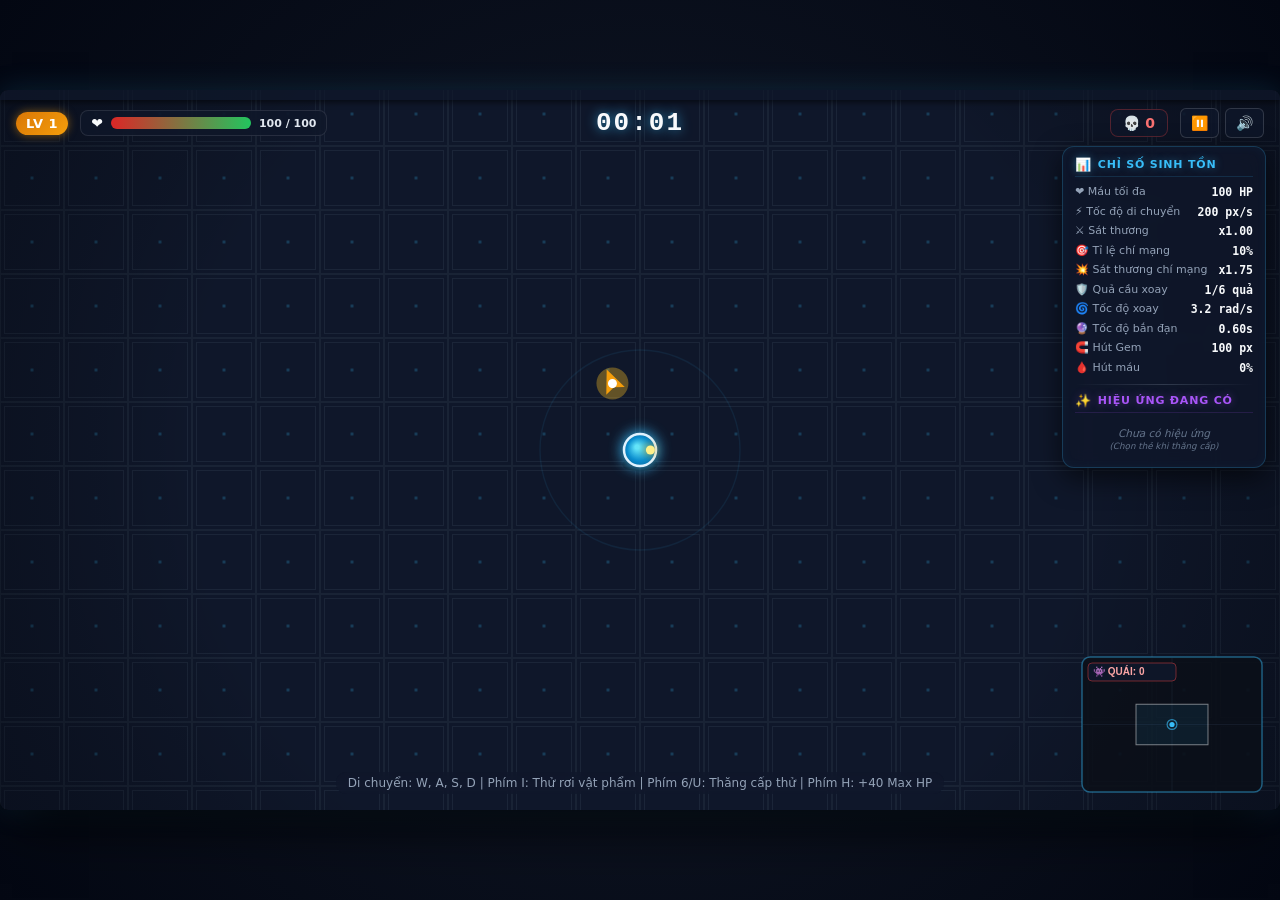
==== index.html @ fa3e89c3 "feat: implement core game logic, entities, systems, and Web Audio sound synthesizer" ====
<!DOCTYPE html>
<html lang="vi">
<head>
  <meta charset="UTF-8">
  <meta name="viewport" content="width=device-width, initial-scale=1.0, maximum-scale=1.0, user-scalable=no">
  <title>Vampire Survivors Mini - Sinh Tồn Bóng Tối</title>
  <meta name="description" content="Tựa game Top-down Survival mini phong cách Vampire Survivors được xây dựng bằng HTML5 Canvas và Vanilla JavaScript.">
  <meta http-equiv="Cache-Control" content="no-cache, no-store, must-revalidate">
  <meta http-equiv="Pragma" content="no-cache">
  <meta http-equiv="Expires" content="0">
  <link rel="icon" type="image/png" href="./favicon.png?v=3">
  <link rel="shortcut icon" type="image/png" href="./favicon.png?v=3">
  <link rel="stylesheet" href="css/style.css?v=12">
</head>
<body>
  <div id="game-container">
    <!-- Main Render Canvas -->
    <canvas id="game-canvas" width="1280" height="720"></canvas>

    <!-- In-Game HUD Overlay -->
    <div id="hud-overlay">
      <!-- Full-width EXP Bar -->
      <div class="exp-bar-container">
        <div id="exp-bar-fill" class="exp-bar-fill"></div>
      </div>

      <!-- Top Status Header -->
      <div class="hud-top-bar">
        <div class="hud-left">
          <div id="level-badge" class="level-badge">LV 1</div>
          <div class="hp-container">
            <span class="hp-icon">❤️</span>
            <div class="hp-bar-track">
              <div id="hp-bar-fill" class="hp-bar-fill"></div>
            </div>
            <span id="hp-text" class="hp-text">100 / 100</span>
          </div>
        </div>

        <div class="hud-center">
          <div id="timer-display" class="timer-display">00:00</div>
        </div>

        <div class="hud-right">
          <div id="kills-display" class="kills-display">💀 0</div>
          <div class="hud-actions">
            <button id="pause-btn" class="icon-btn" title="Tạm dừng (P / ESC)">⏸️</button>
            <button id="mute-btn" class="icon-btn" title="Âm thanh">🔊</button>
          </div>
        </div>
      </div>

      <!-- Bottom Hint -->
      <div class="hud-bottom-bar">
        <span class="controls-hint">Di chuyển: W, A, S, D | Phím I: Thử rơi vật phẩm | Phím 6/U: Thăng cấp thử | Phím H: +40 Max HP</span>
      </div>

      <!-- Bottom-Left Special Skills Tray (Active skills 1, 2, 3...) -->
      <div id="special-skills-tray" class="special-skills-tray"></div>

      <!-- Right-Edge Vertical Player Stats & Status Effects Panel -->
      <div id="player-stats-panel" class="player-stats-panel">
        <div class="stats-panel-header">
          <span class="stats-panel-icon">📊</span>
          <span class="stats-panel-title">CHỈ SỐ SINH TỒN</span>
        </div>
        
        <div class="stats-list">
          <div class="stat-row">
            <span class="stat-row-label">❤️ Máu tối đa</span>
            <span id="stat-max-hp" class="stat-row-val">100 HP</span>
          </div>
          <div class="stat-row">
            <span class="stat-row-label">⚡ Tốc độ di chuyển</span>
            <span id="stat-speed" class="stat-row-val">200 px/s</span>
          </div>
          <div class="stat-row">
            <span class="stat-row-label">⚔️ Sát thương</span>
            <span id="stat-damage" class="stat-row-val">x1.00</span>
          </div>
          <div class="stat-row">
            <span class="stat-row-label">🎯 Tỉ lệ chí mạng</span>
            <span id="stat-crit-chance" class="stat-row-val">10%</span>
          </div>
          <div class="stat-row">
            <span class="stat-row-label">💥 Sát thương chí mạng</span>
            <span id="stat-crit-mult" class="stat-row-val">x1.75</span>
          </div>
          <div class="stat-row">
            <span class="stat-row-label">🛡️ Quả cầu xoay</span>
            <span id="stat-blades" class="stat-row-val">1/6</span>
          </div>
          <div class="stat-row">
            <span class="stat-row-label">🌀 Tốc độ xoay</span>
            <span id="stat-blade-speed" class="stat-row-val">3.2 rad/s</span>
          </div>
          <div class="stat-row">
            <span class="stat-row-label">🔮 Tốc độ bắn đạn</span>
            <span id="stat-cooldown" class="stat-row-val">0.60s</span>
          </div>
          <div class="stat-row">
            <span class="stat-row-label">🧲 Hút Gem</span>
            <span id="stat-magnet" class="stat-row-val">100 px</span>
          </div>
          <div class="stat-row">
            <span class="stat-row-label">🩸 Hút máu</span>
            <span id="stat-lifesteal" class="stat-row-val">0%</span>
          </div>
        </div>

        <div class="stats-section-divider"></div>

        <div class="stats-panel-header sub-header">
          <span class="stats-panel-icon">✨</span>
          <span class="stats-panel-title">HIỆU ỨNG ĐANG CÓ</span>
        </div>
        <div id="player-effects-list" class="player-effects-list">
          <!-- Populated dynamically with interactive hover tooltips -->
        </div>
      </div>
    </div>

    <!-- Mobile / Touch Virtual Control Zone -->
    <div id="touch-controls" title="Chạm để di chuyển"></div>

    <!-- Level Up & Lucky Roulette Modal -->
    <div id="level-up-modal" class="modal-backdrop hidden">
      <div class="modal-card">
        <h2 id="modal-title" class="modal-title">THĂNG CẤP!</h2>
        <p id="modal-subtitle" class="modal-subtitle">Hãy chọn 1 thẻ cường hóa để tăng sức mạnh sinh tồn</p>

        <!-- Tilted 3D Circular Orbit Roll Section for Milestone Levels (5, 10, 15...) -->
        <div id="roulette-section" class="roulette-section hidden">
          <div class="orbit-carousel-container">
            <canvas id="orbit-canvas" width="760" height="160"></canvas>
          </div>
        </div>

        <div id="cards-container" class="cards-container">
          <!-- 3 Upgrade cards rendered dynamically via upgrade.js -->
        </div>

        <!-- Keyboard Controls Hint for Upgrade Selection -->
        <div class="modal-keyboard-hints">
          <span class="hint-item"><span class="key-pill">1</span> <span class="key-pill">2</span> <span class="key-pill">3</span> hoặc <span class="key-pill">←</span> <span class="key-pill">→</span> Chọn thẻ</span>
          <span class="hint-separator">|</span>
          <span class="hint-item"><span class="key-pill">ENTER</span> Chốt thẻ</span>
        </div>
      </div>
    </div>

    <!-- Game Over Modal -->
    <div id="game-over-modal" class="modal-backdrop hidden">
      <div class="modal-card game-over-card">
        <h2 class="game-over-title">KẾT THÚC</h2>
        <div class="stats-grid">
          <div class="stat-item">
            <div class="stat-label">THỜI GIAN</div>
            <div id="final-time" class="stat-val">00:00</div>
          </div>
          <div class="stat-item">
            <div class="stat-label">TIÊU DIỆT</div>
            <div id="final-kills" class="stat-val">0</div>
          </div>
          <div class="stat-item">
            <div class="stat-label">CẤP ĐỘ</div>
            <div id="final-level" class="stat-val">Lv.1</div>
          </div>
        </div>
        <button id="restart-btn" class="primary-btn">CHƠI LẠI</button>
      </div>
    </div>

    <!-- Pause Modal with Full Acquired Upgrades List -->
    <div id="pause-modal" class="modal-backdrop hidden">
      <div class="modal-card pause-card">
        <h2 class="modal-title">⏸️ TRÒ CHƠI TẠM DỪNG</h2>
        <p class="modal-subtitle">Danh sách thẻ cường hóa & kỹ năng đã kích hoạt trong đợt sinh tồn này:</p>
        
        <div class="pause-upgrades-container">
          <div class="pause-section-group">
            <div class="pause-section-header">
              <span class="pause-section-icon">👑</span>
              <span class="pause-section-title">KỸ NĂNG ĐẶC BIỆT</span>
            </div>
            <div id="pause-special-list" class="pause-upgrades-grid special-grid"></div>
          </div>

          <div class="pause-section-group">
            <div class="pause-section-header">
              <span class="pause-section-icon">📦</span>
              <span class="pause-section-title">THẺ CƯỜNG HÓA VŨ KHÍ & NỘI TẠI</span>
            </div>
            <div id="pause-normal-list" class="pause-upgrades-grid normal-grid"></div>
          </div>
        </div>

        <div class="pause-actions">
          <button id="resume-btn" class="primary-btn resume-btn">TIẾP TỤC CHIẾN ĐẤU (ESC / P)</button>
        </div>
      </div>
    </div>

  </div>

  <!-- Main ES Module Script -->
  <script type="module" src="js/main.js?v=19"></script>
</body>
</html>
---- css/style.css ----
/* ==========================================================================
   VAMPIRE SURVIVORS MINI - MODERN GOTHIC / NEON CYBER STYLESHEET
   ========================================================================== */

:root {
  --bg-dark: #07090e;
  --panel-bg: rgba(15, 23, 42, 0.85);
  --panel-border: rgba(56, 189, 248, 0.25);
  --text-main: #f8fafc;
  --text-muted: #94a3b8;
  --accent-cyan: #38bdf8;
  --accent-gold: #f59e0b;
  --accent-crimson: #ef4444;
  --accent-green: #22c55e;
  --accent-purple: #a855f7;
  --font-family: 'Segoe UI', system-ui, -apple-system, BlinkMacSystemFont, Roboto, sans-serif;
}

* {
  box-sizing: border-box;
  margin: 0;
  padding: 0;
  user-select: none;
  -webkit-user-select: none;
}

body {
  background-color: var(--bg-dark);
  color: var(--text-main);
  font-family: var(--font-family);
  min-height: 100vh;
  display: flex;
  align-items: center;
  justify-content: center;
  overflow: hidden;
  background-image: radial-gradient(circle at 50% 50%, #111827 0%, #030712 100%);
}

/* ==========================================================================
   Game Container & Canvas (16:9 Responsive Ratio)
   ========================================================================== */

#game-container {
  position: relative;
  width: 100vw;
  height: 100vh;
  max-width: 1280px;
  max-height: 720px;
  aspect-ratio: 16 / 9;
  display: flex;
  align-items: center;
  justify-content: center;
  background-color: #000;
  box-shadow: 0 25px 50px -12px rgba(0, 0, 0, 0.85), 0 0 30px rgba(56, 189, 248, 0.15);
  border-radius: 8px;
  overflow: hidden;
}

#game-canvas {
  width: 100%;
  height: 100%;
  display: block;
  object-fit: contain;
}

/* ==========================================================================
   HUD Overlay
   ========================================================================== */

#hud-overlay {
  position: absolute;
  top: 0;
  left: 0;
  width: 100%;
  height: 100%;
  pointer-events: none;
  display: flex;
  flex-direction: column;
  justify-content: space-between;
  padding: 12px 16px;
  z-index: 10;
}

/* Top EXP Bar */
.exp-bar-container {
  position: absolute;
  top: 0;
  left: 0;
  width: 100%;
  height: 10px;
  background: rgba(15, 23, 42, 0.7);
  box-shadow: 0 2px 6px rgba(0, 0, 0, 0.6);
  z-index: 20;
}

.exp-bar-fill {
  height: 100%;
  width: 0%;
  background: linear-gradient(90deg, #0284c7, #38bdf8, #818cf8);
  box-shadow: 0 0 10px #38bdf8;
  transition: width 0.15s ease-out;
}

/* Top Header Bar */
.hud-top-bar {
  display: flex;
  align-items: center;
  justify-content: space-between;
  width: 100%;
  margin-top: 6px;
}

.hud-left {
  display: flex;
  align-items: center;
  gap: 12px;
}

.level-badge {
  background: linear-gradient(135deg, #d97706, #f59e0b);
  color: #fff;
  font-weight: 800;
  font-size: 13px;
  padding: 4px 10px;
  border-radius: 12px;
  box-shadow: 0 0 10px rgba(245, 158, 11, 0.5);
  letter-spacing: 0.5px;
}

.hp-container {
  display: flex;
  align-items: center;
  gap: 8px;
  background: rgba(15, 23, 42, 0.75);
  backdrop-filter: blur(8px);
  padding: 4px 10px;
  border-radius: 8px;
  border: 1px solid rgba(255, 255, 255, 0.1);
}

.hp-icon {
  font-size: 14px;
}

.hp-bar-track {
  width: 140px;
  height: 12px;
  background: rgba(51, 65, 85, 0.6);
  border-radius: 6px;
  overflow: hidden;
  box-shadow: inset 0 1px 3px rgba(0, 0, 0, 0.6);
}

.hp-bar-fill {
  height: 100%;
  width: 100%;
  background: linear-gradient(90deg, #dc2626, #22c55e);
  transition: width 0.2s ease-out;
}

.hp-text {
  font-size: 11px;
  font-weight: 600;
  color: #e2e8f0;
  min-width: 55px;
}

/* Center Survival Timer */
.hud-center {
  position: absolute;
  left: 50%;
  transform: translateX(-50%);
  display: flex;
  align-items: center;
  gap: 6px;
}

.timer-display {
  font-family: 'Consolas', 'Courier New', monospace;
  font-size: 26px;
  font-weight: 800;
  color: #f8fafc;
  text-shadow: 0 0 12px rgba(56, 189, 248, 0.7);
  letter-spacing: 2px;
}

/* Top Right Stats & Buttons */
.hud-right {
  display: flex;
  align-items: center;
  gap: 12px;
}

.kills-display {
  background: rgba(15, 23, 42, 0.75);
  backdrop-filter: blur(8px);
  padding: 5px 12px;
  border-radius: 8px;
  font-size: 14px;
  font-weight: 700;
  color: #f87171;
  border: 1px solid rgba(239, 68, 68, 0.3);
}

.hud-actions {
  display: flex;
  gap: 6px;
  pointer-events: auto;
}

.icon-btn {
  background: rgba(15, 23, 42, 0.85);
  color: #e2e8f0;
  border: 1px solid rgba(255, 255, 255, 0.15);
  padding: 6px 10px;
  border-radius: 6px;
  cursor: pointer;
  font-size: 14px;
  transition: all 0.2s;
}

.icon-btn:hover {
  background: rgba(30, 41, 59, 0.95);
  border-color: var(--accent-cyan);
  transform: scale(1.05);
}

/* Bottom Hint */
.hud-bottom-bar {
  display: flex;
  justify-content: center;
  margin-bottom: 4px;
}

.controls-hint {
  font-size: 12px;
  color: var(--text-muted);
  background: rgba(15, 23, 42, 0.6);
  backdrop-filter: blur(4px);
  padding: 4px 12px;
  border-radius: 12px;
}

/* ==========================================================================
   Modals & Overlays (Level Up & Game Over)
   ========================================================================== */

.modal-backdrop {
  position: absolute;
  top: 0;
  left: 0;
  width: 100%;
  height: 100%;
  background: rgba(3, 7, 18, 0.82);
  backdrop-filter: blur(10px);
  display: flex;
  align-items: center;
  justify-content: center;
  z-index: 100;
  transition: opacity 0.25s ease, visibility 0.25s ease;
}

.modal-backdrop.hidden {
  opacity: 0;
  visibility: hidden;
  pointer-events: none;
}

.modal-backdrop.visible {
  opacity: 1;
  visibility: visible;
  pointer-events: auto;
}

.modal-card {
  background: rgba(15, 23, 42, 0.95);
  border: 1px solid var(--panel-border);
  border-radius: 16px;
  box-shadow: 0 20px 40px rgba(0, 0, 0, 0.9), 0 0 25px rgba(56, 189, 248, 0.2);
  padding: 28px 36px;
  text-align: center;
  max-width: 900px;
  width: 90%;
}

.modal-title {
  font-size: 32px;
  font-weight: 800;
  letter-spacing: 1px;
  margin-bottom: 6px;
  background: linear-gradient(135deg, #f8fafc, #38bdf8);
  -webkit-background-clip: text;
  -webkit-text-fill-color: transparent;
}

.modal-subtitle {
  color: var(--text-muted);
  font-size: 14px;
  margin-bottom: 24px;
}

/* Level Up Upgrade Cards */
.cards-container {
  display: flex;
  gap: 16px;
  justify-content: center;
  flex-wrap: wrap;
}

.upgrade-card {
  flex: 1;
  min-width: 220px;
  max-width: 260px;
  background: rgba(30, 41, 59, 0.7);
  border: 1px solid rgba(56, 189, 248, 0.25);
  border-radius: 12px;
  padding: 20px 16px;
  display: flex;
  flex-direction: column;
  align-items: center;
  cursor: pointer;
  transition: transform 0.2s cubic-bezier(0.34, 1.56, 0.64, 1), border-color 0.2s, box-shadow 0.2s, background 0.2s;
  position: relative;
  overflow: hidden;
  animation: cardFadeIn 0.3s ease-out both;
}

@keyframes cardFadeIn {
  from {
    opacity: 0;
    transform: translateY(16px);
  }
  to {
    opacity: 1;
    transform: translateY(0);
  }
}

/* Base Upgrade Card */

.card-badge {
  font-size: 10px;
  font-weight: 800;
  padding: 3px 8px;
  border-radius: 8px;
  margin-bottom: 12px;
  letter-spacing: 0.5px;
}

.card-badge.weapon {
  background: rgba(239, 68, 68, 0.25);
  color: #f87171;
  border: 1px solid rgba(239, 68, 68, 0.4);
}

.card-badge.passive {
  background: rgba(56, 189, 248, 0.2);
  color: #38bdf8;
  border: 1px solid rgba(56, 189, 248, 0.4);
}

.card-badge.survival {
  background: rgba(34, 197, 94, 0.2);
  color: #4ade80;
  border: 1px solid rgba(34, 197, 94, 0.4);
}

.card-badge.offense {
  background: rgba(245, 158, 11, 0.2);
  color: #fbbf24;
  border: 1px solid rgba(245, 158, 11, 0.4);
}

.card-badge.status {
  background: rgba(168, 85, 247, 0.2);
  color: #c084fc;
  border: 1px solid rgba(168, 85, 247, 0.4);
}

.card-badge.special,
.card-badge.legendary {
  background: linear-gradient(135deg, #a855f7, #f59e0b, #ec4899);
  color: #ffffff;
  border: 1px solid #fef08a;
  box-shadow: 0 0 12px rgba(245, 158, 11, 0.7);
  font-weight: 900;
  letter-spacing: 1px;
}

.upgrade-card.special,
.upgrade-card.legendary {
  border: 2px solid #f59e0b;
  background: radial-gradient(circle at 50% 15%, rgba(168, 85, 247, 0.35), rgba(15, 23, 42, 0.95));
  box-shadow: 0 0 32px rgba(245, 158, 11, 0.45);
}

/* 3D Tilted Circular Orbit Carousel Section */
.roulette-section {
  display: flex;
  flex-direction: column;
  align-items: center;
  justify-content: center;
  margin-bottom: 0px;
  width: 100%;
}

.roulette-section.hidden {
  display: none !important;
}

.orbit-carousel-container {
  position: relative;
  width: 100%;
  max-width: 760px;
  display: flex;
  align-items: center;
  justify-content: center;
  margin: 0 auto;
}

#orbit-canvas {
  width: 100%;
  max-width: 760px;
  height: 160px;
  display: block;
  margin: 0 auto;
  filter: drop-shadow(0 0 16px rgba(56, 189, 248, 0.25));
}

/* Empty & Filled Card Target Frame Slots */
.cards-container {
  display: flex;
  gap: 20px;
  justify-content: center;
  align-items: stretch;
  width: 760px;
  max-width: 100%;
  margin: 0 auto; /* Seamlessly connects directly to canvas bottom edge */
}

.card-slot-frame {
  flex: 0 0 230px;
  width: 230px;
  min-width: 230px;
  max-width: 230px;
  min-height: 290px;
  border-radius: 12px;
  padding: 18px 14px;
  display: flex;
  flex-direction: column;
  align-items: center;
  justify-content: space-between;
  position: relative;
  overflow: visible;
  transition: all 0.3s cubic-bezier(0.34, 1.56, 0.64, 1);
  background: radial-gradient(ellipse at 50% -10%, rgba(253, 224, 71, 0.22) 0%, rgba(56, 189, 248, 0.12) 45%, rgba(30, 41, 59, 0.95) 85%);
  border-top: 2px solid rgba(253, 224, 71, 0.9);
}

/* Light beam receiver glow at top of each frame */
.card-slot-frame .slot-beam-glow,
.card-spotlight-beam {
  position: absolute;
  top: -12px;
  left: 50%;
  transform: translateX(-50%);
  width: 180px;
  height: 24px;
  background: radial-gradient(ellipse at center top, rgba(253, 224, 71, 0.95) 0%, rgba(56, 189, 248, 0.6) 50%, transparent 80%);
  filter: blur(4px);
  pointer-events: none;
  z-index: 10;
}

/* Empty Frame State: awaiting roll landing under the lights */
.card-slot-frame.empty {
  background: rgba(15, 23, 42, 0.65);
  border: 2px dashed rgba(56, 189, 248, 0.5);
  box-shadow: inset 0 0 25px rgba(0, 0, 0, 0.7), 0 0 15px rgba(56, 189, 248, 0.15);
  animation: slotPulse 1.2s infinite alternate ease-in-out;
}

@keyframes slotPulse {
  from { border-color: rgba(56, 189, 248, 0.35); box-shadow: 0 0 10px rgba(56, 189, 248, 0.15); }
  to { border-color: rgba(245, 158, 11, 0.7); box-shadow: 0 0 22px rgba(245, 158, 11, 0.35); }
}

/* Filled / Locked Frame State: card has landed inside this frame */
.card-slot-frame.filled {
  background: rgba(30, 41, 59, 0.85);
  border: 2px solid rgba(56, 189, 248, 0.6);
  box-shadow: 0 10px 25px rgba(0, 0, 0, 0.7), 0 0 20px rgba(56, 189, 248, 0.3);
  cursor: pointer;
  animation: cardLockIn 0.35s cubic-bezier(0.34, 1.56, 0.64, 1) both;
}

.card-slot-frame.filled.special {
  border: 2px solid #f59e0b;
  background: radial-gradient(circle at 50% 15%, rgba(168, 85, 247, 0.4), rgba(15, 23, 42, 0.95));
  box-shadow: 0 10px 25px rgba(0, 0, 0, 0.8), 0 0 35px rgba(245, 158, 11, 0.5);
}

@keyframes cardLockIn {
  from {
    transform: scale(0.92);
    opacity: 0.6;
  }
  to {
    transform: scale(1.0);
    opacity: 1.0;
  }
}

.card-slot-frame .slot-badge {
  font-size: 11px;
  font-weight: 800;
  color: #38bdf8;
  letter-spacing: 1px;
  background: rgba(56, 189, 248, 0.15);
  padding: 3px 10px;
  border-radius: 8px;
  border: 1px solid rgba(56, 189, 248, 0.3);
}

.card-slot-frame .slot-placeholder {
  display: flex;
  flex-direction: column;
  align-items: center;
  gap: 10px;
}

.card-slot-frame .slot-icon {
  font-size: 40px;
  filter: drop-shadow(0 0 10px rgba(245, 158, 11, 0.5));
  animation: slotSpin 1.8s infinite linear;
}

@keyframes slotSpin {
  from { transform: rotate(0deg); }
  to { transform: rotate(360deg); }
}

.card-slot-frame .slot-text {
  font-size: 13px;
  font-weight: 700;
  color: #e2e8f0;
  letter-spacing: 0.5px;
}

.card-slot-frame .slot-scanner {
  position: absolute;
  top: 0;
  left: 0;
  width: 100%;
  height: 3px;
  background: linear-gradient(90deg, transparent, #38bdf8, #f59e0b, transparent);
  box-shadow: 0 0 10px #38bdf8;
  animation: scanLine 1.5s infinite ease-in-out;
}

@keyframes scanLine {
  0% { top: 0%; opacity: 0; }
  50% { opacity: 1; }
  100% { top: 100%; opacity: 0; }
}

.card-icon {
  font-size: 38px;
  margin-bottom: 12px;
  filter: drop-shadow(0 0 8px rgba(255, 255, 255, 0.3));
}

.card-title {
  font-size: 16px;
  font-weight: 700;
  color: #f8fafc;
  margin-bottom: 8px;
  min-height: 42px;
  display: flex;
  align-items: center;
  justify-content: center;
}

.card-desc {
  font-size: 12px;
  color: var(--text-muted);
  line-height: 1.4;
  margin-bottom: 18px;
  flex-grow: 1;
}

.card-btn {
  display: none !important;
}

/* ==========================================================================
   Level Up Keyboard Navigation & Card Selection
   ========================================================================== */
.card-key-shortcut {
  display: none !important;
}

/* Base Card State */
.upgrade-card,
.card-slot-frame.filled {
  min-height: 250px;
  padding: 24px 18px;
  cursor: pointer;
  opacity: 0.82;
  transition: transform 0.22s cubic-bezier(0.34, 1.56, 0.64, 1),
              border-color 0.22s,
              box-shadow 0.22s,
              background 0.22s,
              opacity 0.22s;
}

.upgrade-card .card-desc,
.card-slot-frame.filled .card-desc {
  font-size: 13px;
  color: var(--text-muted);
  line-height: 1.5;
  margin-bottom: 0;
  text-align: center;
}

/* Active Selected state on cards (Exclusively controlled by JS to guarantee only ONE card is selected!) */
.upgrade-card.selected-card,
.upgrade-card.keyboard-focused,
.card-slot-frame.filled.selected-card,
.card-slot-frame.filled.keyboard-focused {
  opacity: 1 !important;
  transform: translateY(-12px) scale(1.04) !important;
  border-color: #fde047 !important;
  background: radial-gradient(circle at 50% 20%, rgba(253, 224, 71, 0.1), rgba(30, 41, 59, 0.98)) !important;
  box-shadow: 0 0 12px rgba(253, 224, 71, 0.26),
              0 12px 28px rgba(0, 0, 0, 0.85) !important;
  z-index: 20;
}

.upgrade-card.special.selected-card,
.upgrade-card.special.keyboard-focused,
.card-slot-frame.filled.special.selected-card,
.card-slot-frame.filled.special.keyboard-focused {
  border-color: #f59e0b !important;
  background: radial-gradient(circle at 50% 20%, rgba(245, 158, 11, 0.18), rgba(168, 85, 247, 0.2), rgba(15, 23, 42, 0.98)) !important;
  box-shadow: 0 0 14px rgba(245, 158, 11, 0.32),
              0 12px 28px rgba(0, 0, 0, 0.85) !important;
}

/* Hide top connector beam and interior overlay on selected card so no yellow circle or rim appears */
.card-slot-frame.filled.selected-card .card-spotlight-beam,
.card-slot-frame.filled.keyboard-focused .card-spotlight-beam {
  display: none !important;
}

.card-slot-frame.filled.selected-card::before,
.card-slot-frame.filled.keyboard-focused::before {
  display: none !important;
}

.card-slot-frame .card-badge,
.card-slot-frame .card-icon,
.card-slot-frame .card-title,
.card-slot-frame .card-desc {
  position: relative;
  z-index: 2;
}

/* Modal Keyboard Hints Bar */
.modal-keyboard-hints {
  display: flex;
  align-items: center;
  justify-content: center;
  gap: 14px;
  margin-top: 14px;
  font-size: 11.5px;
  color: #94a3b8;
  user-select: none;
}

.hint-item {
  display: flex;
  align-items: center;
  gap: 5px;
}

.hint-separator {
  color: rgba(255, 255, 255, 0.18);
  font-size: 11px;
}

.modal-keyboard-hints .key-pill {
  background: rgba(30, 41, 59, 0.85);
  border: 1px solid rgba(255, 255, 255, 0.22);
  color: #f8fafc;
  padding: 1px 7px;
  border-radius: 4px;
  font-weight: 800;
  font-size: 11px;
  font-family: monospace, sans-serif;
  box-shadow: 0 2px 4px rgba(0, 0, 0, 0.4);
}

/* Game Over Modal Styling */
.game-over-card {
  max-width: 480px;
  border-color: rgba(239, 68, 68, 0.4);
  box-shadow: 0 20px 40px rgba(0, 0, 0, 0.9), 0 0 35px rgba(239, 68, 68, 0.25);
}

.game-over-title {
  font-size: 36px;
  color: #ef4444;
  background: linear-gradient(135deg, #f87171, #dc2626);
  -webkit-background-clip: text;
  -webkit-text-fill-color: transparent;
  margin-bottom: 20px;
}

.stats-grid {
  display: grid;
  grid-template-columns: repeat(3, 1fr);
  gap: 12px;
  margin-bottom: 24px;
}

.stat-item {
  background: rgba(30, 41, 59, 0.6);
  border: 1px solid rgba(255, 255, 255, 0.08);
  border-radius: 8px;
  padding: 12px 6px;
}

.stat-label {
  font-size: 11px;
  color: var(--text-muted);
  margin-bottom: 4px;
}

.stat-val {
  font-size: 20px;
  font-weight: 800;
  color: #f8fafc;
}

.primary-btn {
  background: linear-gradient(135deg, #dc2626, #ef4444);
  color: #fff;
  border: none;
  padding: 12px 36px;
  font-size: 16px;
  font-weight: 800;
  border-radius: 8px;
  cursor: pointer;
  letter-spacing: 1px;
  box-shadow: 0 0 15px rgba(239, 68, 68, 0.5);
  transition: all 0.2s;
}

.primary-btn:hover {
  background: linear-gradient(135deg, #ef4444, #f87171);
  transform: scale(1.04);
}

/* Pause Modal Enhanced */
.pause-card {
  max-width: 780px;
  width: 90%;
  max-height: 86vh;
  display: flex;
  flex-direction: column;
  background: radial-gradient(circle at 50% 20%, rgba(30, 41, 59, 0.95), rgba(15, 23, 42, 0.98));
  border: 1px solid rgba(56, 189, 248, 0.35);
  box-shadow: 0 25px 60px rgba(0, 0, 0, 0.95), 0 0 35px rgba(56, 189, 248, 0.2);
  padding: 24px 28px;
}

.pause-upgrades-container {
  overflow-y: auto;
  max-height: 52vh;
  padding: 6px 4px;
  margin: 14px 0;
  display: flex;
  flex-direction: column;
  gap: 16px;
  scrollbar-width: thin;
  scrollbar-color: rgba(56, 189, 248, 0.4) transparent;
}

.pause-upgrades-container::-webkit-scrollbar {
  width: 6px;
}

.pause-upgrades-container::-webkit-scrollbar-thumb {
  background: rgba(56, 189, 248, 0.35);
  border-radius: 4px;
}

.pause-section-group {
  display: flex;
  flex-direction: column;
}

.pause-section-header {
  display: flex;
  align-items: center;
  gap: 8px;
  font-size: 13px;
  font-weight: 800;
  color: #38bdf8;
  text-transform: uppercase;
  letter-spacing: 1px;
  margin-bottom: 10px;
  border-bottom: 1px solid rgba(56, 189, 248, 0.2);
  padding-bottom: 6px;
}

.pause-upgrades-grid {
  display: grid;
  grid-template-columns: repeat(auto-fill, minmax(215px, 1fr));
  gap: 12px;
}

.pause-card-item {
  background: rgba(30, 41, 59, 0.65);
  border: 1px solid rgba(255, 255, 255, 0.1);
  border-radius: 10px;
  padding: 10px 12px;
  display: flex;
  flex-direction: column;
  gap: 6px;
  transition: transform 0.2s, border-color 0.2s;
}

.pause-card-item:hover {
  transform: translateY(-2px);
  border-color: rgba(56, 189, 248, 0.5);
}

.pause-card-item.special {
  border-color: rgba(245, 158, 11, 0.6);
  background: radial-gradient(circle at 50% 0%, rgba(168, 85, 247, 0.25), rgba(15, 23, 42, 0.85));
  box-shadow: 0 0 16px rgba(245, 158, 11, 0.15);
}

.pause-card-header {
  display: flex;
  align-items: center;
  justify-content: space-between;
}

.pause-card-badge {
  font-size: 10px;
  font-weight: 800;
  padding: 2px 6px;
  border-radius: 4px;
  text-transform: uppercase;
  letter-spacing: 0.5px;
}

.pause-card-badge.special {
  background: linear-gradient(135deg, #a855f7, #f59e0b);
  color: #fff;
  box-shadow: 0 0 8px rgba(245, 158, 11, 0.5);
}

.pause-card-badge.weapon {
  background: rgba(239, 68, 68, 0.2);
  color: #f87171;
  border: 1px solid rgba(239, 68, 68, 0.35);
}

.pause-card-badge.passive {
  background: rgba(56, 189, 248, 0.2);
  color: #38bdf8;
  border: 1px solid rgba(56, 189, 248, 0.35);
}

.pause-card-badge.survival {
  background: rgba(34, 197, 94, 0.2);
  color: #4ade80;
  border: 1px solid rgba(34, 197, 94, 0.35);
}

.pause-card-badge.offense {
  background: rgba(245, 158, 11, 0.2);
  color: #fbbf24;
  border: 1px solid rgba(245, 158, 11, 0.35);
}

.pause-card-badge.status {
  background: rgba(168, 85, 247, 0.2);
  color: #c084fc;
  border: 1px solid rgba(168, 85, 247, 0.35);
}

.pause-card-count {
  font-size: 11px;
  font-weight: 800;
  padding: 2px 8px;
  border-radius: 10px;
  background: rgba(56, 189, 248, 0.25);
  color: #38bdf8;
  border: 1px solid rgba(56, 189, 248, 0.4);
}

.pause-card-main {
  display: flex;
  align-items: flex-start;
  gap: 10px;
}

.pause-card-icon {
  font-size: 24px;
  flex-shrink: 0;
  filter: drop-shadow(0 0 6px rgba(255, 255, 255, 0.2));
}

.pause-card-details {
  flex-grow: 1;
}

.pause-card-title {
  font-size: 13px;
  font-weight: 700;
  color: #f8fafc;
  margin-bottom: 3px;
}

.pause-card-desc {
  font-size: 11px;
  color: #94a3b8;
  line-height: 1.35;
}

.empty-upgrades-hint {
  font-size: 12px;
  color: #64748b;
  font-style: italic;
  padding: 14px 16px;
  background: rgba(255, 255, 255, 0.03);
  border-radius: 8px;
  border: 1px dashed rgba(255, 255, 255, 0.12);
  text-align: center;
}

.pause-actions {
  display: flex;
  justify-content: center;
  margin-top: 10px;
}

.resume-btn {
  background: linear-gradient(135deg, #0284c7, #38bdf8) !important;
  box-shadow: 0 0 20px rgba(56, 189, 248, 0.45) !important;
  font-size: 15px;
  padding: 12px 42px;
  letter-spacing: 1px;
}

/* Touch Control Joystick Area for Mobile/Touch */
#touch-controls {
  position: absolute;
  bottom: 20px;
  left: 20px;
  width: 120px;
  height: 120px;
  border-radius: 50%;
  background: rgba(255, 255, 255, 0.05);
  border: 2px dashed rgba(255, 255, 255, 0.2);
  display: none;
  pointer-events: auto;
  touch-action: none;
}

@media (pointer: coarse) {
  #touch-controls {
    display: block;
  }
}

/* Responsive adjustments */
@media (max-width: 768px) {
  .cards-container {
    flex-direction: column;
    align-items: center;
  }
  .upgrade-card {
    width: 100%;
    max-width: 100%;
  }
  .timer-display {
    font-size: 20px;
  }
  .hp-bar-track {
    width: 90px;
  }
}

/* ==========================================================================
   Special Skills Tray (Bottom-Left Screen Overlay)
   ========================================================================== */
.special-skills-tray {
  position: absolute;
  bottom: 24px;
  left: 24px;
  display: flex;
  gap: 12px;
  align-items: center;
  z-index: 50;
  pointer-events: auto;
}

@media (pointer: coarse) {
  .special-skills-tray {
    bottom: 155px; /* Stay clear of mobile virtual joystick */
  }
}

.special-skill-slot {
  width: 56px;
  height: 56px;
  background: rgba(15, 23, 42, 0.9);
  border: 2px solid rgba(245, 158, 11, 0.55);
  border-radius: 14px;
  display: flex;
  align-items: center;
  justify-content: center;
  position: relative;
  overflow: hidden;
  box-shadow: 0 4px 15px rgba(0, 0, 0, 0.7), inset 0 0 12px rgba(245, 158, 11, 0.15);
  cursor: pointer;
  transition: transform 0.15s ease, border-color 0.2s, box-shadow 0.2s;
  user-select: none;
}

.special-skill-slot:hover {
  transform: translateY(-3px) scale(1.06);
  border-color: #fde047;
  box-shadow: 0 8px 22px rgba(0, 0, 0, 0.85), 0 0 20px rgba(245, 158, 11, 0.65);
}

.special-skill-slot:active {
  transform: translateY(0) scale(0.96);
}

/* Key Number Badge (e.g. 1, 2, 3...) prominently floating over logo */
.skill-key-badge {
  position: absolute;
  top: 2px;
  left: 3px;
  background: linear-gradient(135deg, #ef4444, #f59e0b);
  color: #ffffff;
  font-size: 11px;
  font-weight: 900;
  line-height: 1;
  padding: 2px 5px;
  border-radius: 5px;
  border: 1px solid rgba(255, 255, 255, 0.6);
  box-shadow: 0 2px 6px rgba(0, 0, 0, 0.8), 0 0 8px rgba(245, 158, 11, 0.85);
  z-index: 10;
  pointer-events: none;
}

/* Passive skill badge indicator */
.skill-passive-badge {
  position: absolute;
  top: 2px;
  right: 3px;
  background: linear-gradient(135deg, #a855f7, #ec4899);
  color: #fef08a;
  font-size: 9px;
  font-weight: 900;
  line-height: 1;
  padding: 2px 4px;
  border-radius: 4px;
  box-shadow: 0 0 8px rgba(168, 85, 247, 0.6);
  z-index: 10;
  pointer-events: none;
}

.special-skill-slot .skill-icon {
  font-size: 30px;
  filter: drop-shadow(0 0 6px rgba(255, 255, 255, 0.4));
  transition: transform 0.2s ease, opacity 0.2s ease;
  z-index: 2;
}

.special-skill-slot.on-cooldown .skill-icon {
  opacity: 0.3;
  filter: grayscale(0.7);
}

/* Ready to Use State: Golden Pulsing Glow */
.special-skill-slot.ready {
  border-color: #f59e0b;
  box-shadow: 0 0 16px rgba(245, 158, 11, 0.65), inset 0 0 10px rgba(253, 224, 71, 0.3);
  animation: skillReadyPulse 1.8s infinite alternate ease-in-out;
}

@keyframes skillReadyPulse {
  from {
    border-color: #f59e0b;
    box-shadow: 0 0 12px rgba(245, 158, 11, 0.5), inset 0 0 8px rgba(253, 224, 71, 0.2);
  }
  to {
    border-color: #fde047;
    box-shadow: 0 0 22px rgba(253, 224, 71, 0.85), inset 0 0 14px rgba(253, 224, 71, 0.4);
  }
}

/* On Cooldown State: Dark mask + Countdown seconds text */
.special-skill-slot.on-cooldown {
  border-color: rgba(148, 163, 184, 0.35);
  cursor: not-allowed;
  filter: brightness(0.9);
}

.special-skill-slot.on-cooldown:hover {
  transform: none;
}

.skill-cooldown-overlay {
  position: absolute;
  bottom: 0;
  left: 0;
  width: 100%;
  height: 0%;
  background: rgba(3, 7, 18, 0.72);
  backdrop-filter: blur(2px);
  z-index: 4;
  transition: height 0.1s linear;
  pointer-events: none;
}

.skill-cooldown-text {
  position: absolute;
  top: 50%;
  left: 50%;
  transform: translate(-50%, -50%);
  color: #fde047;
  font-size: 15px;
  font-weight: 900;
  letter-spacing: 0.5px;
  text-shadow: 0 0 8px #000000, 0 0 14px rgba(0, 0, 0, 0.95);
  z-index: 6;
  display: none;
  pointer-events: none;
}

/* ==========================================================================
   Right-Edge Vertical Player Stats & Status Effects Panel
   ========================================================================== */
.player-stats-panel {
  position: absolute;
  top: 56px;
  right: 14px;
  width: 204px;
  background: rgba(15, 23, 42, 0.82);
  backdrop-filter: blur(10px);
  border: 1px solid rgba(56, 189, 248, 0.22);
  border-radius: 12px;
  padding: 10px 12px;
  box-shadow: 0 10px 28px rgba(0, 0, 0, 0.6), inset 0 0 12px rgba(56, 189, 248, 0.04);
  z-index: 30;
  pointer-events: auto;
  user-select: none;
  transition: opacity 0.2s;
}

.stats-panel-header {
  display: flex;
  align-items: center;
  gap: 6px;
  font-size: 11px;
  font-weight: 800;
  color: #38bdf8;
  letter-spacing: 0.8px;
  text-shadow: 0 0 8px rgba(56, 189, 248, 0.4);
  margin-bottom: 8px;
  border-bottom: 1px solid rgba(56, 189, 248, 0.15);
  padding-bottom: 4px;
}

.stats-panel-header.sub-header {
  color: #a855f7;
  text-shadow: 0 0 8px rgba(168, 85, 247, 0.4);
  border-bottom-color: rgba(168, 85, 247, 0.15);
  margin-top: 2px;
}

.stats-panel-icon {
  font-size: 13px;
}

.stats-list {
  display: flex;
  flex-direction: column;
  gap: 4px;
}

.stat-row {
  display: flex;
  align-items: center;
  justify-content: space-between;
  font-size: 11px;
  line-height: 1.35;
}

.stat-row-label {
  color: #94a3b8;
  font-weight: 500;
}

.stat-row-val {
  color: #f8fafc;
  font-weight: 700;
  font-family: monospace, sans-serif;
  font-size: 11.5px;
}

.stats-section-divider {
  height: 1px;
  margin: 8px 0;
  background: linear-gradient(90deg, transparent, rgba(148, 163, 184, 0.25), transparent);
}

/* Status Effects List */
.player-effects-list {
  display: flex;
  flex-direction: column;
  gap: 5px;
  margin-top: 4px;
}

.effect-badge-item {
  position: relative;
  background: rgba(30, 41, 59, 0.7);
  border: 1px solid rgba(255, 255, 255, 0.12);
  border-radius: 8px;
  padding: 5px 8px;
  cursor: pointer;
  transition: all 0.2s ease;
}

.effect-badge-item:hover,
.effect-badge-item:focus {
  transform: translateX(-3px);
  background: rgba(30, 41, 59, 0.95);
  outline: none;
}

.effect-badge-item.freeze {
  border-color: rgba(56, 189, 248, 0.45);
}
.effect-badge-item.freeze:hover {
  box-shadow: 0 0 10px rgba(56, 189, 248, 0.35);
}

.effect-badge-item.bleed {
  border-color: rgba(239, 68, 68, 0.45);
}
.effect-badge-item.bleed:hover {
  box-shadow: 0 0 10px rgba(239, 68, 68, 0.35);
}

.effect-badge-item.lifesteal {
  border-color: rgba(244, 63, 94, 0.45);
}
.effect-badge-item.lifesteal:hover {
  box-shadow: 0 0 10px rgba(244, 63, 94, 0.35);
}

.effect-badge-item.stun {
  border-color: rgba(245, 158, 11, 0.45);
}
.effect-badge-item.stun:hover {
  box-shadow: 0 0 10px rgba(245, 158, 11, 0.35);
}

.effect-badge-item.bomb {
  border-color: rgba(220, 38, 38, 0.6);
  background: radial-gradient(circle at 10% 50%, rgba(220, 38, 38, 0.2), rgba(30, 41, 59, 0.7));
}
.effect-badge-item.bomb:hover {
  box-shadow: 0 0 12px rgba(220, 38, 38, 0.45);
}

.effect-badge-item.all-stats {
  border-color: rgba(168, 85, 247, 0.6);
  background: radial-gradient(circle at 10% 50%, rgba(168, 85, 247, 0.2), rgba(30, 41, 59, 0.7));
}
.effect-badge-item.all-stats:hover {
  box-shadow: 0 0 12px rgba(168, 85, 247, 0.45);
}

.effect-badge-header {
  display: flex;
  align-items: center;
  justify-content: space-between;
  width: 100%;
}

.effect-badge-icon {
  font-size: 13px;
  margin-right: 4px;
}

.effect-badge-name {
  font-size: 11px;
  font-weight: 700;
  color: #f1f5f9;
  flex-grow: 1;
}

.effect-badge-rate {
  font-size: 10px;
  font-weight: 800;
  padding: 1px 5px;
  border-radius: 4px;
  background: rgba(255, 255, 255, 0.08);
  color: #e2e8f0;
}

.effect-badge-item.freeze .effect-badge-rate {
  color: #38bdf8;
  background: rgba(56, 189, 248, 0.15);
}
.effect-badge-item.bleed .effect-badge-rate {
  color: #f87171;
  background: rgba(239, 68, 68, 0.15);
}
.effect-badge-item.lifesteal .effect-badge-rate {
  color: #fb7185;
  background: rgba(244, 63, 94, 0.15);
}
.effect-badge-item.stun .effect-badge-rate {
  color: #fbbf24;
  background: rgba(245, 158, 11, 0.15);
}
.effect-badge-item.bomb .effect-badge-rate {
  color: #fca5a5;
  background: rgba(220, 38, 38, 0.25);
}
.effect-badge-item.all-stats .effect-badge-rate {
  color: #c084fc;
  background: rgba(168, 85, 247, 0.25);
}

/* Hover Tooltip - Positioned to the LEFT of the stats panel */
.effect-tooltip {
  position: absolute;
  right: calc(100% + 12px);
  top: 50%;
  transform: translateY(-50%) translateX(6px);
  width: 250px;
  background: rgba(11, 15, 26, 0.96);
  backdrop-filter: blur(14px);
  border: 1px solid rgba(56, 189, 248, 0.35);
  border-radius: 10px;
  padding: 12px 14px;
  box-shadow: 0 14px 35px rgba(0, 0, 0, 0.9), 0 0 20px rgba(56, 189, 248, 0.15);
  opacity: 0;
  visibility: hidden;
  pointer-events: none;
  z-index: 120;
  transition: opacity 0.2s cubic-bezier(0.16, 1, 0.3, 1), transform 0.2s cubic-bezier(0.16, 1, 0.3, 1);
  text-align: left;
}

/* Tooltip caret arrow */
.effect-tooltip::after {
  content: '';
  position: absolute;
  right: -7px;
  top: 50%;
  transform: translateY(-50%);
  border-top: 6px solid transparent;
  border-bottom: 6px solid transparent;
  border-left: 7px solid rgba(11, 15, 26, 0.96);
}

.effect-badge-item:hover .effect-tooltip,
.effect-badge-item:focus .effect-tooltip {
  opacity: 1;
  visibility: visible;
  transform: translateY(-50%) translateX(0);
}

.tooltip-header {
  display: flex;
  align-items: center;
  gap: 6px;
  margin-bottom: 6px;
  font-size: 11.5px;
  font-weight: 800;
  letter-spacing: 0.5px;
}

.tooltip-header.freeze { color: #38bdf8; }
.tooltip-header.bleed { color: #f87171; }
.tooltip-header.lifesteal { color: #fb7185; }
.tooltip-header.stun { color: #fbbf24; }
.tooltip-header.bomb { color: #ef4444; }
.tooltip-header.all-stats { color: #c084fc; }

.tooltip-icon {
  font-size: 14px;
}

.tooltip-title {
  flex-grow: 1;
}

.tooltip-desc {
  font-size: 11px;
  color: #cbd5e1;
  line-height: 1.45;
  margin-bottom: 8px;
}

.tooltip-stats {
  border-top: 1px solid rgba(255, 255, 255, 0.1);
  padding-top: 6px;
  display: flex;
  flex-direction: column;
  gap: 3px;
  font-size: 10.5px;
}

.tooltip-stat-row {
  display: flex;
  justify-content: space-between;
  color: #94a3b8;
}

.tooltip-stat-row strong {
  color: #f8fafc;
}

.no-effects-hint {
  font-size: 10.5px;
  text-align: center;
  color: #64748b;
  font-style: italic;
  padding: 6px 0;
}

/* Adjustments for smaller screen viewports */
@media (max-width: 900px) {
  .player-stats-panel {
    width: 170px;
    padding: 8px 10px;
  }
  .effect-tooltip {
    width: 220px;
  }
}
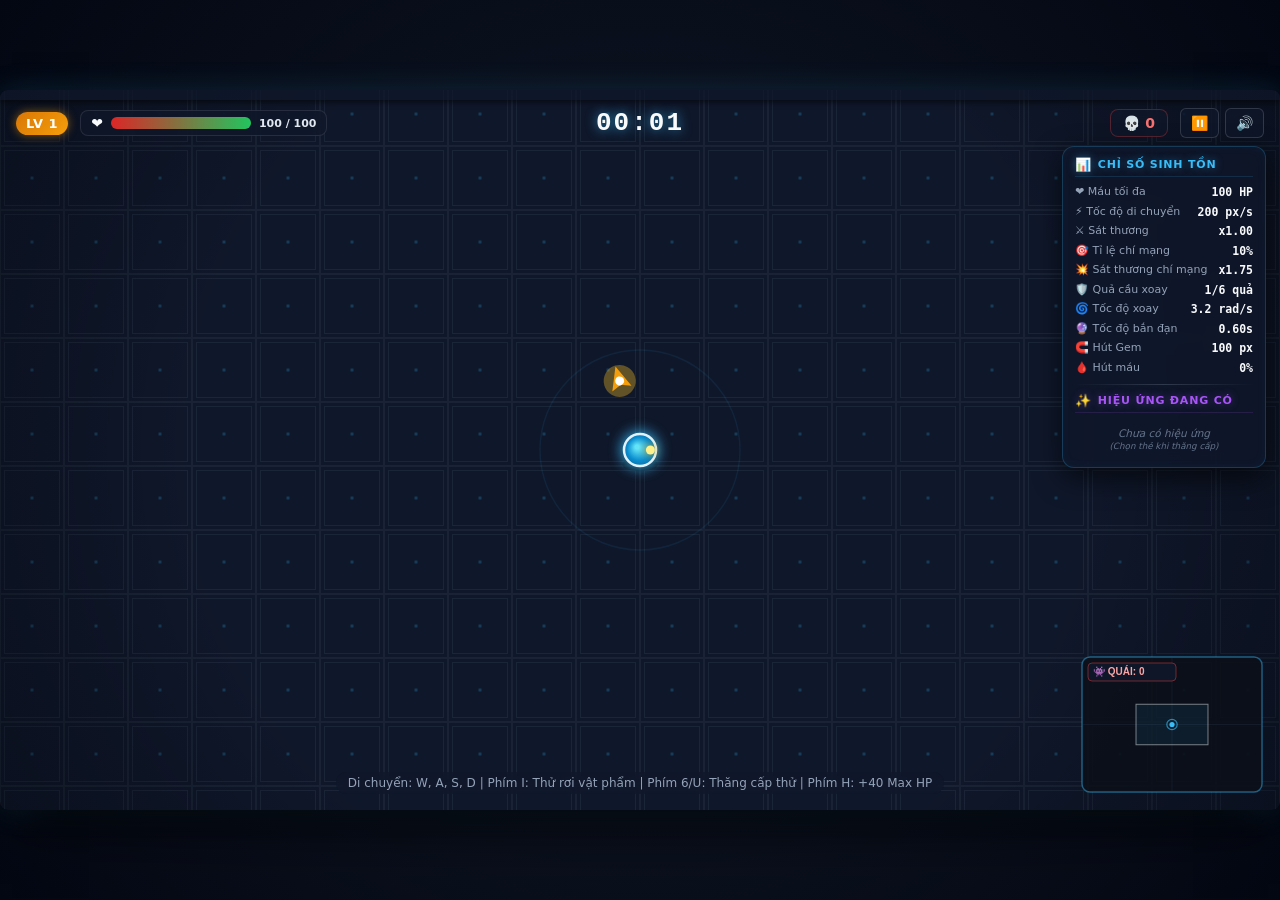
==== commit e4e14730: "feat: initialize game core state machine and upgrade system" ====
--- a/index.html
+++ b/index.html
@@ -204,6 +204,6 @@
   </div>
 
   <!-- Main ES Module Script -->
-  <script type="module" src="js/main.js?v=19"></script>
+  <script type="module" src="js/main.js?v=20"></script>
 </body>
 </html>
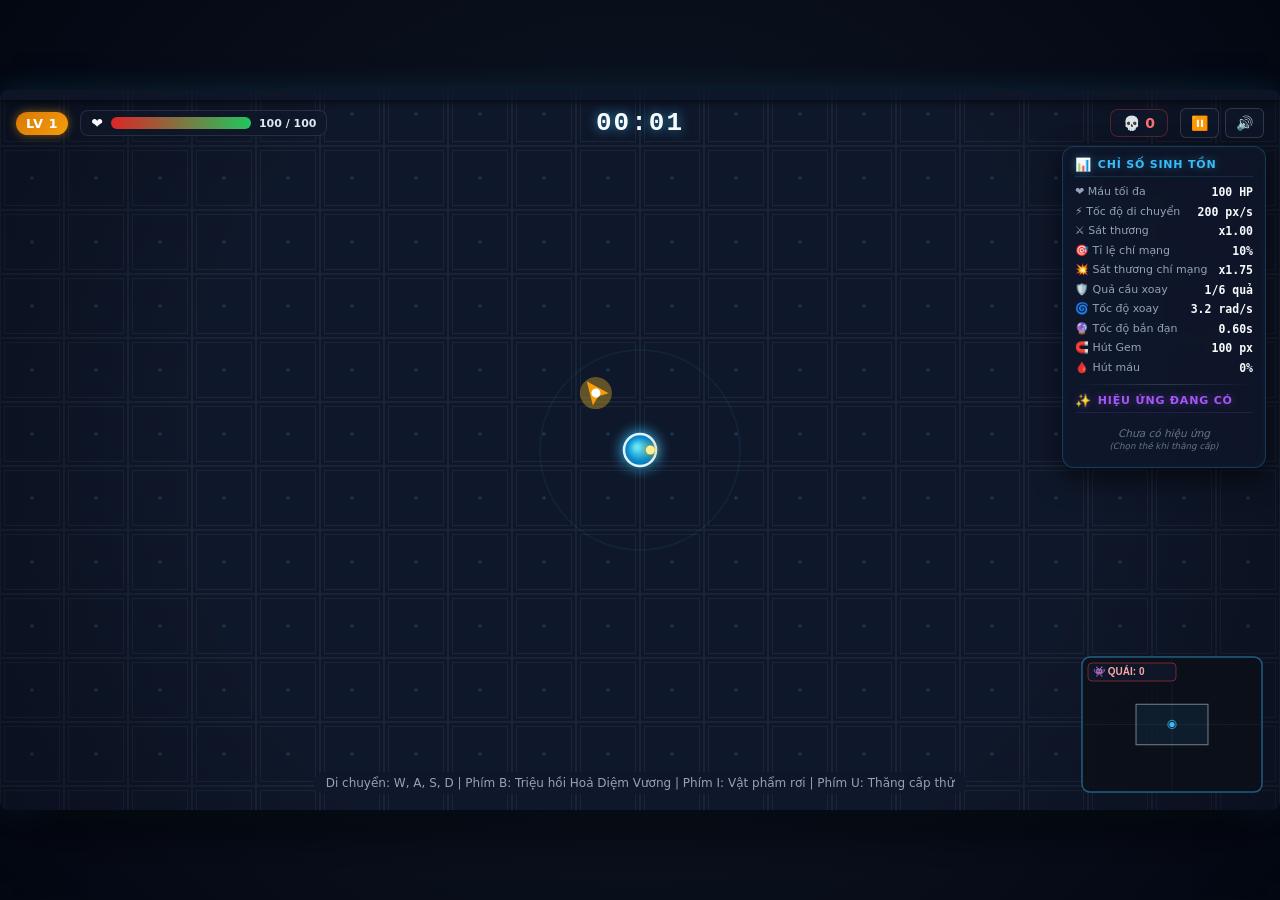
==== commit d5b564fa: "feat: add vampire survivors game entities, combat, and spawner systems" ====
--- a/index.html
+++ b/index.html
@@ -10,7 +10,7 @@
   <meta http-equiv="Expires" content="0">
   <link rel="icon" type="image/png" href="./favicon.png?v=3">
   <link rel="shortcut icon" type="image/png" href="./favicon.png?v=3">
-  <link rel="stylesheet" href="css/style.css?v=12">
+  <link rel="stylesheet" href="css/style.css?v=14">
 </head>
 <body>
   <div id="game-container">
@@ -50,9 +50,37 @@
         </div>
       </div>
 
+      <!-- Epic Boss Health Bar (Top-Center HUD) -->
+      <div id="boss-hud" class="boss-hud-container hidden">
+        <div class="boss-hud-header">
+          <div class="boss-hud-title-group">
+            <span class="boss-hud-skull" title="Sừng trâu">
+              <svg class="boss-horns-icon" viewBox="0 0 32 32" width="24" height="24">
+                <!-- Left Buffalo Horn -->
+                <path d="M14 20 C10 17 4 12 3 5 C 8 8 13 14 14 16 Z" fill="#f97316" stroke="#fef08a" stroke-width="1.2"/>
+                <!-- Right Buffalo Horn -->
+                <path d="M18 20 C22 17 28 12 29 5 C 24 8 19 14 18 16 Z" fill="#f97316" stroke="#fef08a" stroke-width="1.2"/>
+                <!-- Demon Horn Center Head Base -->
+                <path d="M13 16 Q16 14 19 16 L18 22 Q16 25 14 22 Z" fill="#dc2626" stroke="#fef08a" stroke-width="1"/>
+              </svg>
+            </span>
+            <span id="boss-name" class="boss-hud-name">Hoả diệm vương</span>
+            <span class="boss-hud-subtitle" id="boss-subtitle">CHÚA TỂ LỬA</span>
+          </div>
+          <div id="boss-multiplier-badge" class="boss-multiplier-badge">x2</div>
+        </div>
+        <div class="boss-hp-track">
+          <div id="boss-hp-fill" class="boss-hp-fill" style="width: 100%;"></div>
+          <div class="boss-hp-sheen"></div>
+        </div>
+        <div class="boss-hp-info">
+          <span id="boss-hp-text">500 / 500</span>
+        </div>
+      </div>
+
       <!-- Bottom Hint -->
       <div class="hud-bottom-bar">
-        <span class="controls-hint">Di chuyển: W, A, S, D | Phím I: Thử rơi vật phẩm | Phím 6/U: Thăng cấp thử | Phím H: +40 Max HP</span>
+        <span class="controls-hint">Di chuyển: W, A, S, D | Phím B: Triệu hồi Hoả Diệm Vương | Phím I: Vật phẩm rơi | Phím U: Thăng cấp thử</span>
       </div>
 
       <!-- Bottom-Left Special Skills Tray (Active skills 1, 2, 3...) -->
@@ -204,6 +232,6 @@
   </div>
 
   <!-- Main ES Module Script -->
-  <script type="module" src="js/main.js?v=20"></script>
+  <script type="module" src="js/main.js?v=27"></script>
 </body>
 </html>
--- a/css/style.css
+++ b/css/style.css
@@ -1457,3 +1457,130 @@
   }
 }
 
+/* ==========================================================================
+   Epic Boss Health Bar (Top-Center HUD)
+   ========================================================================== */
+.boss-hud-container {
+  position: absolute;
+  top: 64px;
+  left: 50%;
+  transform: translateX(-50%);
+  width: min(520px, 86%);
+  background: rgba(15, 23, 42, 0.88);
+  border: 1.5px solid rgba(239, 68, 68, 0.65);
+  box-shadow: 0 0 25px rgba(239, 68, 68, 0.35), inset 0 0 15px rgba(0, 0, 0, 0.6);
+  border-radius: 10px;
+  padding: 8px 16px 10px 16px;
+  z-index: 50;
+  backdrop-filter: blur(8px);
+  pointer-events: none;
+  transition: opacity 0.4s ease, transform 0.4s ease;
+}
+
+.boss-hud-container.hidden {
+  opacity: 0;
+  transform: translateX(-50%) translateY(-20px);
+  pointer-events: none;
+}
+
+.boss-hud-header {
+  display: flex;
+  align-items: center;
+  justify-content: space-between;
+  margin-bottom: 6px;
+}
+
+.boss-hud-title-group {
+  display: flex;
+  align-items: center;
+  gap: 8px;
+}
+
+.boss-hud-skull {
+  display: inline-flex;
+  align-items: center;
+  justify-content: center;
+  animation: pulseSkull 1.4s infinite ease-in-out;
+}
+
+.boss-horns-icon {
+  display: block;
+  filter: drop-shadow(0 0 6px #ef4444);
+}
+
+@keyframes pulseSkull {
+  0%, 100% { transform: scale(1); }
+  50% { transform: scale(1.2); filter: drop-shadow(0 0 6px #ef4444); }
+}
+
+.boss-hud-name {
+  font-size: 15px;
+  font-weight: 800;
+  letter-spacing: 1px;
+  color: #fef08a;
+  text-transform: uppercase;
+  text-shadow: 0 0 8px rgba(239, 68, 68, 0.8);
+}
+
+.boss-hud-subtitle {
+  font-size: 11px;
+  font-weight: 600;
+  color: #f97316;
+  letter-spacing: 0.5px;
+}
+
+.boss-multiplier-badge {
+  background: linear-gradient(135deg, #ef4444, #b91c1c);
+  color: #ffffff;
+  font-size: 13px;
+  font-weight: 800;
+  padding: 2px 10px;
+  border-radius: 12px;
+  border: 1px solid #fca5a5;
+  box-shadow: 0 0 10px rgba(239, 68, 68, 0.7);
+  letter-spacing: 0.5px;
+  animation: badgeGlow 1.8s infinite ease-in-out;
+}
+
+@keyframes badgeGlow {
+  0%, 100% { box-shadow: 0 0 8px rgba(239, 68, 68, 0.6); }
+  50% { box-shadow: 0 0 16px rgba(249, 115, 22, 0.9); }
+}
+
+.boss-hp-track {
+  position: relative;
+  width: 100%;
+  height: 12px;
+  background: rgba(30, 41, 59, 0.9);
+  border-radius: 6px;
+  overflow: hidden;
+  border: 1px solid rgba(255, 255, 255, 0.15);
+}
+
+.boss-hp-fill {
+  height: 100%;
+  background: linear-gradient(90deg, #dc2626, #f97316, #fef08a);
+  border-radius: 5px;
+  box-shadow: 0 0 12px #f97316;
+  transition: width 0.15s ease-out;
+}
+
+.boss-hp-sheen {
+  position: absolute;
+  top: 0;
+  left: 0;
+  width: 100%;
+  height: 50%;
+  background: linear-gradient(180deg, rgba(255, 255, 255, 0.25), transparent);
+}
+
+.boss-hp-info {
+  margin-top: 4px;
+  text-align: right;
+  font-size: 10.5px;
+  font-weight: 700;
+  color: #cbd5e1;
+  letter-spacing: 0.5px;
+}
+
+
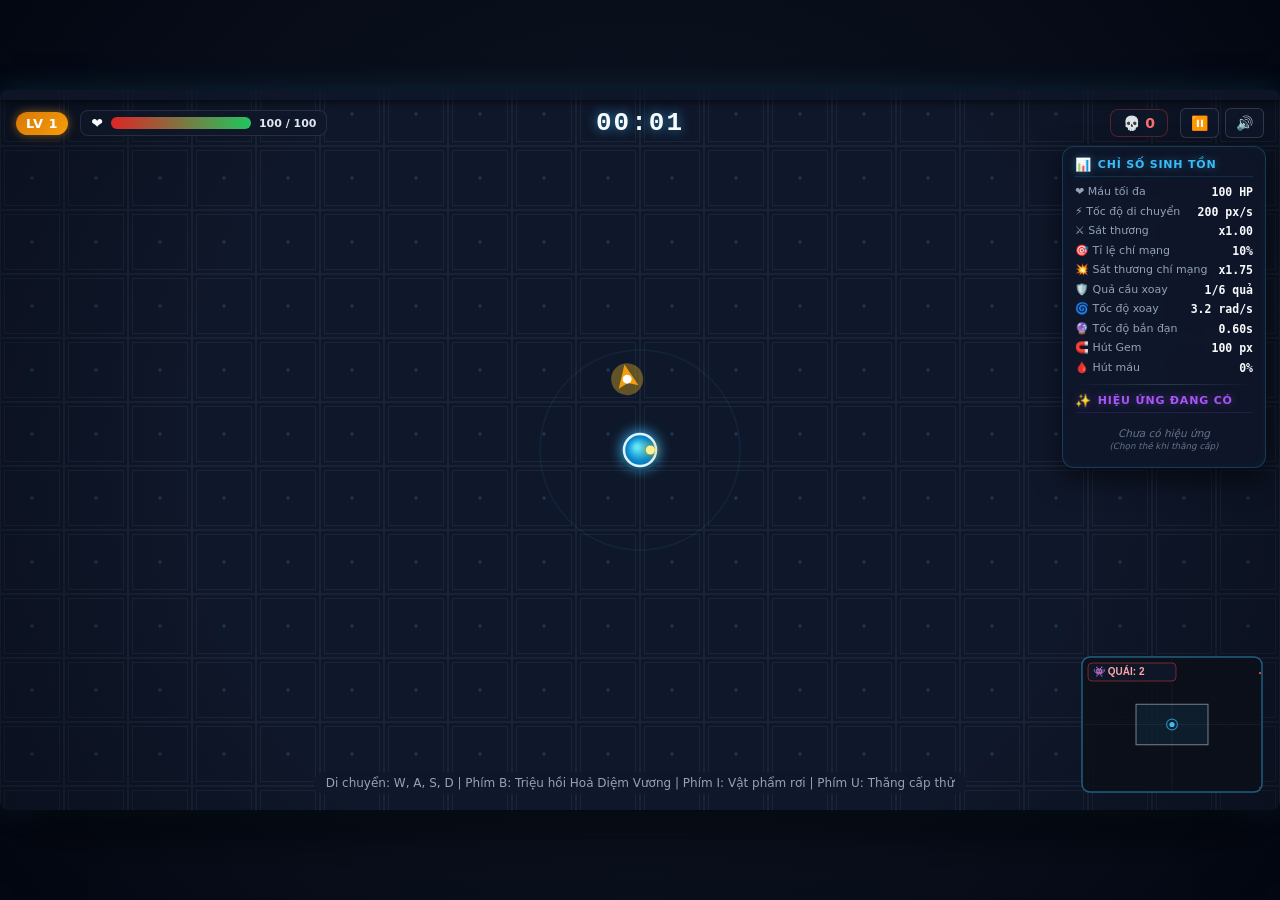
==== commit 8550d0f7: "feat: add Fire Lord boss entity with multi-phase combat and fireball attacks" ====
--- a/index.html
+++ b/index.html
@@ -232,6 +232,6 @@
   </div>
 
   <!-- Main ES Module Script -->
-  <script type="module" src="js/main.js?v=27"></script>
+  <script type="module" src="js/main.js?v=28"></script>
 </body>
 </html>
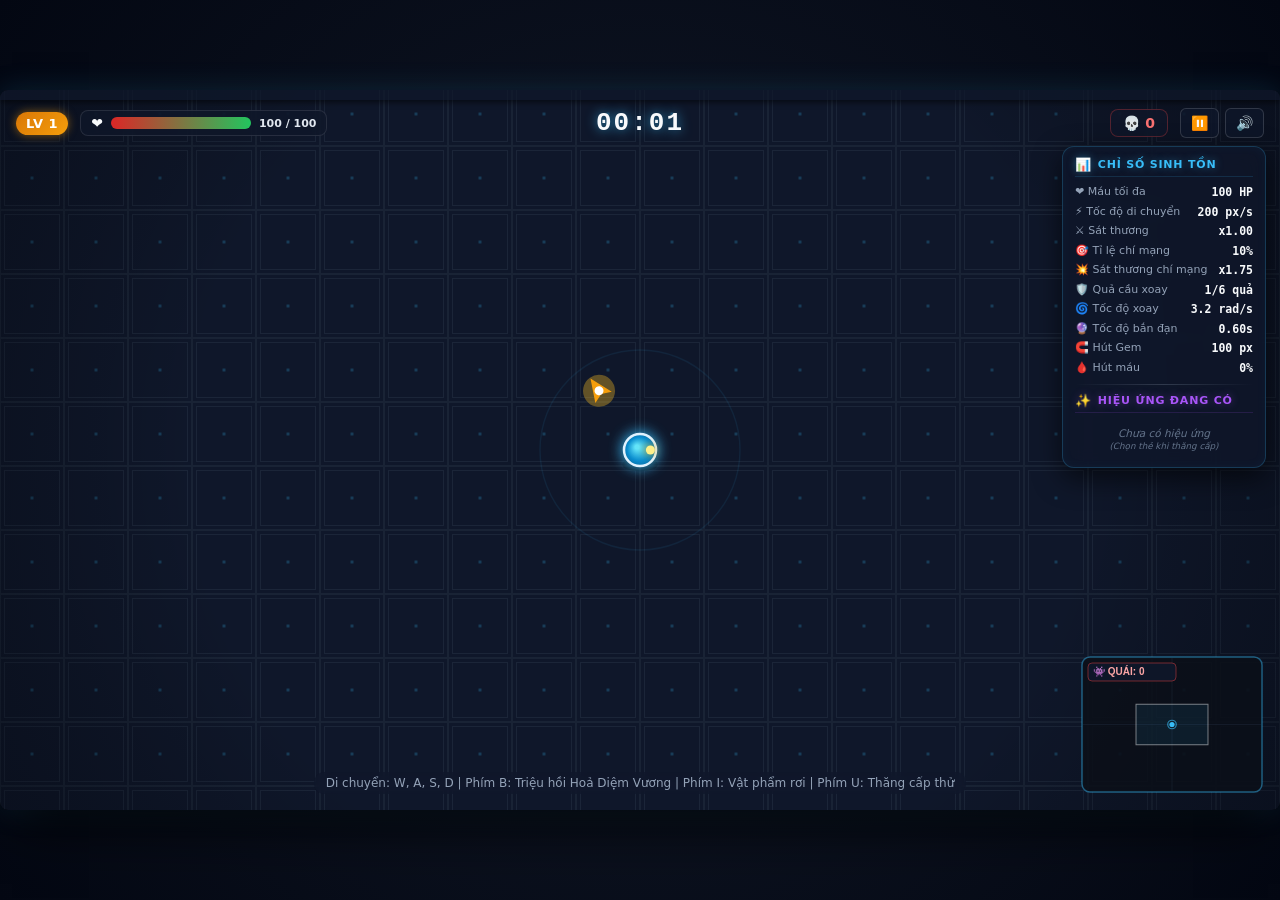
==== commit 5a630804: "feat: add Fire Lord boss with animated walk cycle, ground slam abilities, and custom assets" ====
--- a/index.html
+++ b/index.html
@@ -10,7 +10,7 @@
   <meta http-equiv="Expires" content="0">
   <link rel="icon" type="image/png" href="./favicon.png?v=3">
   <link rel="shortcut icon" type="image/png" href="./favicon.png?v=3">
-  <link rel="stylesheet" href="css/style.css?v=14">
+  <link rel="stylesheet" href="css/style.css?v=15">
 </head>
 <body>
   <div id="game-container">
@@ -54,18 +54,13 @@
       <div id="boss-hud" class="boss-hud-container hidden">
         <div class="boss-hud-header">
           <div class="boss-hud-title-group">
-            <span class="boss-hud-skull" title="Sừng trâu">
-              <svg class="boss-horns-icon" viewBox="0 0 32 32" width="24" height="24">
-                <!-- Left Buffalo Horn -->
-                <path d="M14 20 C10 17 4 12 3 5 C 8 8 13 14 14 16 Z" fill="#f97316" stroke="#fef08a" stroke-width="1.2"/>
-                <!-- Right Buffalo Horn -->
-                <path d="M18 20 C22 17 28 12 29 5 C 24 8 19 14 18 16 Z" fill="#f97316" stroke="#fef08a" stroke-width="1.2"/>
-                <!-- Demon Horn Center Head Base -->
-                <path d="M13 16 Q16 14 19 16 L18 22 Q16 25 14 22 Z" fill="#dc2626" stroke="#fef08a" stroke-width="1"/>
-              </svg>
-            </span>
-            <span id="boss-name" class="boss-hud-name">Hoả diệm vương</span>
-            <span class="boss-hud-subtitle" id="boss-subtitle">CHÚA TỂ LỬA</span>
+            <div class="boss-hud-avatar-frame" title="Hoả Diệm Vương">
+              <img src="assets/boss/fire_lord/avatar.png" alt="Hoả Diệm Vương" class="boss-hud-avatar-img">
+            </div>
+            <div class="boss-hud-text-group">
+              <span id="boss-name" class="boss-hud-name">Hoả diệm vương</span>
+              <span class="boss-hud-subtitle" id="boss-subtitle">CHÚA TỂ LỬA</span>
+            </div>
           </div>
           <div id="boss-multiplier-badge" class="boss-multiplier-badge">x2</div>
         </div>
@@ -232,6 +227,6 @@
   </div>
 
   <!-- Main ES Module Script -->
-  <script type="module" src="js/main.js?v=28"></script>
+  <script type="module" src="js/main.js?v=34"></script>
 </body>
 </html>
--- a/css/style.css
+++ b/css/style.css
@@ -1493,7 +1493,46 @@
 .boss-hud-title-group {
   display: flex;
   align-items: center;
-  gap: 8px;
+  gap: 12px;
+}
+
+.boss-hud-avatar-frame {
+  width: 44px;
+  height: 44px;
+  border-radius: 50%;
+  border: 2px solid #f59e0b;
+  box-shadow: 0 0 12px rgba(239, 68, 68, 0.85), inset 0 0 6px rgba(245, 158, 11, 0.6);
+  background: radial-gradient(circle, #450a0a, #1a0505);
+  overflow: hidden;
+  flex-shrink: 0;
+  display: flex;
+  align-items: center;
+  justify-content: center;
+  animation: pulseAvatar 2.2s infinite ease-in-out;
+}
+
+.boss-hud-avatar-img {
+  width: 100%;
+  height: 100%;
+  object-fit: cover;
+  display: block;
+}
+
+@keyframes pulseAvatar {
+  0%, 100% {
+    box-shadow: 0 0 10px rgba(239, 68, 68, 0.7), inset 0 0 4px rgba(245, 158, 11, 0.5);
+    border-color: #f59e0b;
+  }
+  50% {
+    box-shadow: 0 0 18px rgba(249, 115, 22, 1), inset 0 0 8px rgba(254, 240, 138, 0.8);
+    border-color: #f97316;
+  }
+}
+
+.boss-hud-text-group {
+  display: flex;
+  flex-direction: column;
+  gap: 2px;
 }
 
 .boss-hud-skull {
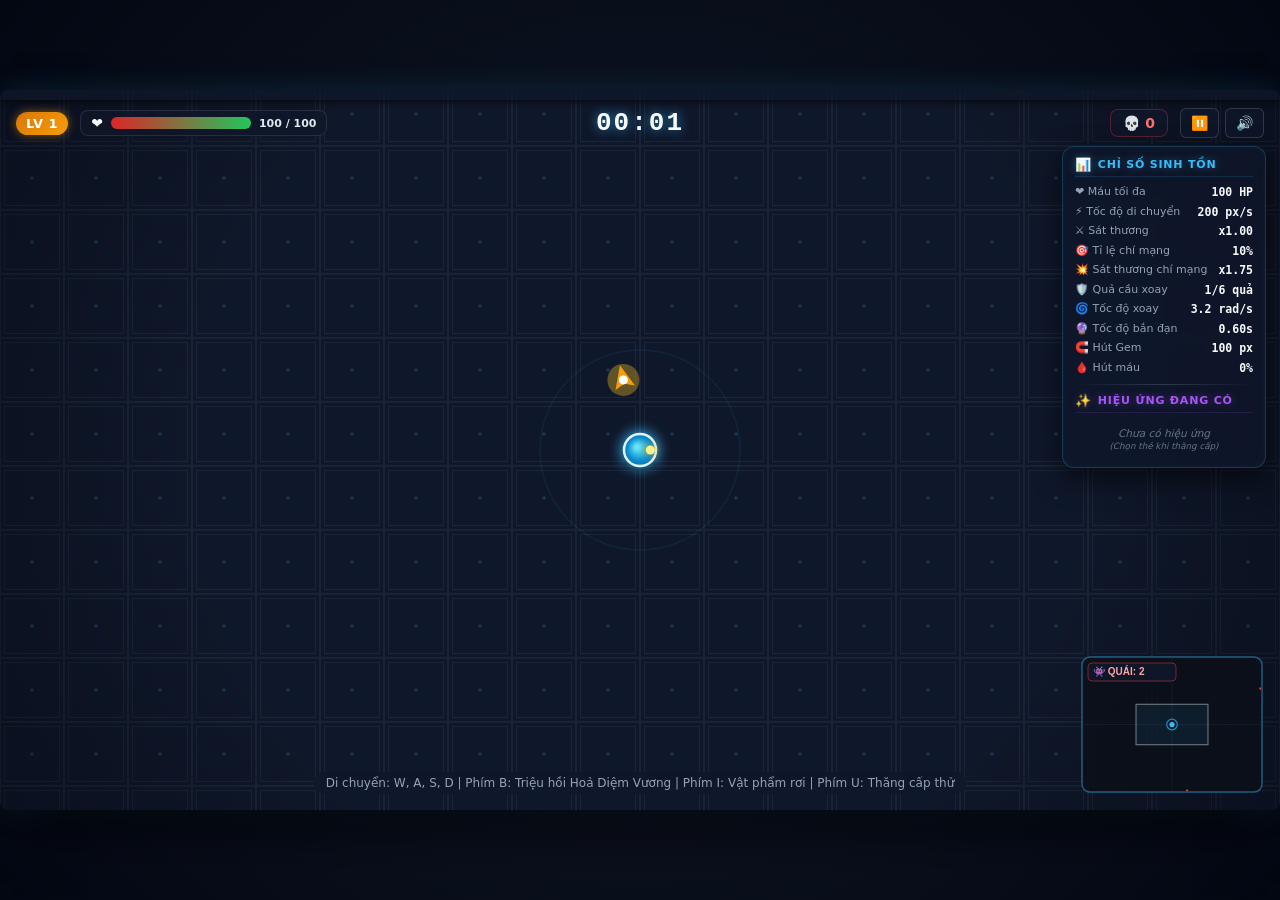
==== commit 2290e436: "feat: add Fire Lord boss with walk animations and skill cast mechanics" ====
--- a/index.html
+++ b/index.html
@@ -227,6 +227,6 @@
   </div>
 
   <!-- Main ES Module Script -->
-  <script type="module" src="js/main.js?v=34"></script>
+  <script type="module" src="js/main.js?v=35"></script>
 </body>
 </html>
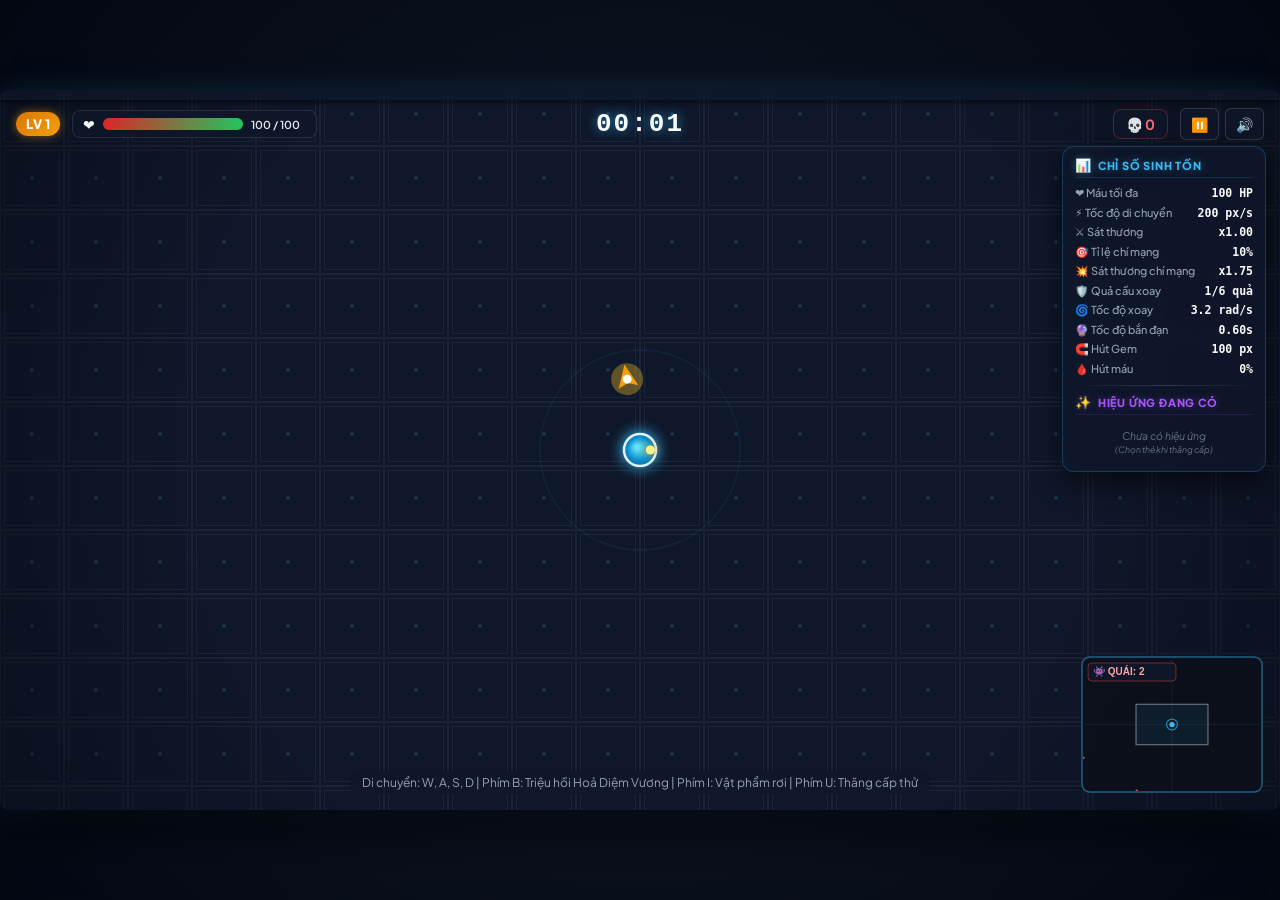
==== commit 8f2d41c6: "feat: add modern gothic/neon cyber CSS stylesheet and update HTML structure" ====
--- a/index.html
+++ b/index.html
@@ -10,7 +10,10 @@
   <meta http-equiv="Expires" content="0">
   <link rel="icon" type="image/png" href="./favicon.png?v=3">
   <link rel="shortcut icon" type="image/png" href="./favicon.png?v=3">
-  <link rel="stylesheet" href="css/style.css?v=15">
+  <link rel="preconnect" href="https://fonts.googleapis.com">
+  <link rel="preconnect" href="https://fonts.gstatic.com" crossorigin>
+  <link href="https://fonts.googleapis.com/css2?family=Plus+Jakarta+Sans:wght@500;600;700;800;900&family=Outfit:wght@600;700;800;900&display=swap" rel="stylesheet">
+  <link rel="stylesheet" href="css/style.css?v=16">
 </head>
 <body>
   <div id="game-container">
@@ -227,6 +230,6 @@
   </div>
 
   <!-- Main ES Module Script -->
-  <script type="module" src="js/main.js?v=35"></script>
+  <script type="module" src="js/main.js?v=36"></script>
 </body>
 </html>
--- a/css/style.css
+++ b/css/style.css
@@ -13,7 +13,8 @@
   --accent-crimson: #ef4444;
   --accent-green: #22c55e;
   --accent-purple: #a855f7;
-  --font-family: 'Segoe UI', system-ui, -apple-system, BlinkMacSystemFont, Roboto, sans-serif;
+  --font-family: 'Plus Jakarta Sans', 'Segoe UI', system-ui, -apple-system, BlinkMacSystemFont, Roboto, sans-serif;
+  --font-heading: 'Outfit', 'Plus Jakarta Sans', 'Segoe UI', sans-serif;
 }
 
 * {
@@ -22,6 +23,10 @@
   padding: 0;
   user-select: none;
   -webkit-user-select: none;
+}
+
+button, input, select, textarea {
+  font-family: inherit;
 }
 
 body {
@@ -709,7 +714,9 @@
 }
 
 .game-over-title {
+  font-family: var(--font-heading);
   font-size: 36px;
+  font-weight: 900;
   color: #ef4444;
   background: linear-gradient(135deg, #f87171, #dc2626);
   -webkit-background-clip: text;
@@ -744,6 +751,7 @@
 }
 
 .primary-btn {
+  font-family: var(--font-family);
   background: linear-gradient(135deg, #dc2626, #ef4444);
   color: #fff;
   border: none;
@@ -752,7 +760,7 @@
   font-weight: 800;
   border-radius: 8px;
   cursor: pointer;
-  letter-spacing: 1px;
+  letter-spacing: 0.5px;
   box-shadow: 0 0 15px rgba(239, 68, 68, 0.5);
   transition: all 0.2s;
 }
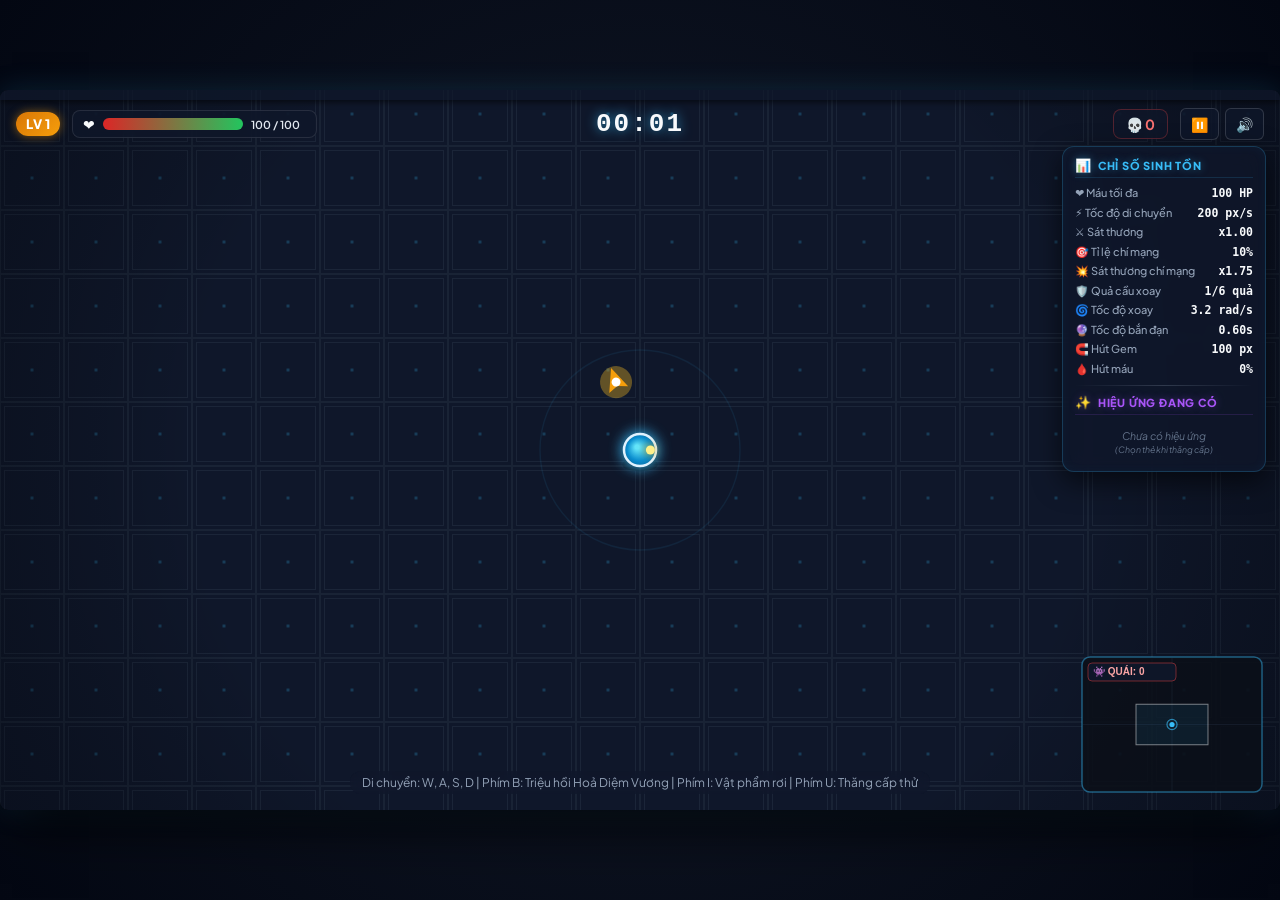
==== commit 13df9fb7: "feat: add item drops, combat systems, and main entry point for gameplay loop" ====
--- a/index.html
+++ b/index.html
@@ -230,6 +230,6 @@
   </div>
 
   <!-- Main ES Module Script -->
-  <script type="module" src="js/main.js?v=36"></script>
+  <script type="module" src="js/main.js?v=38"></script>
 </body>
 </html>
